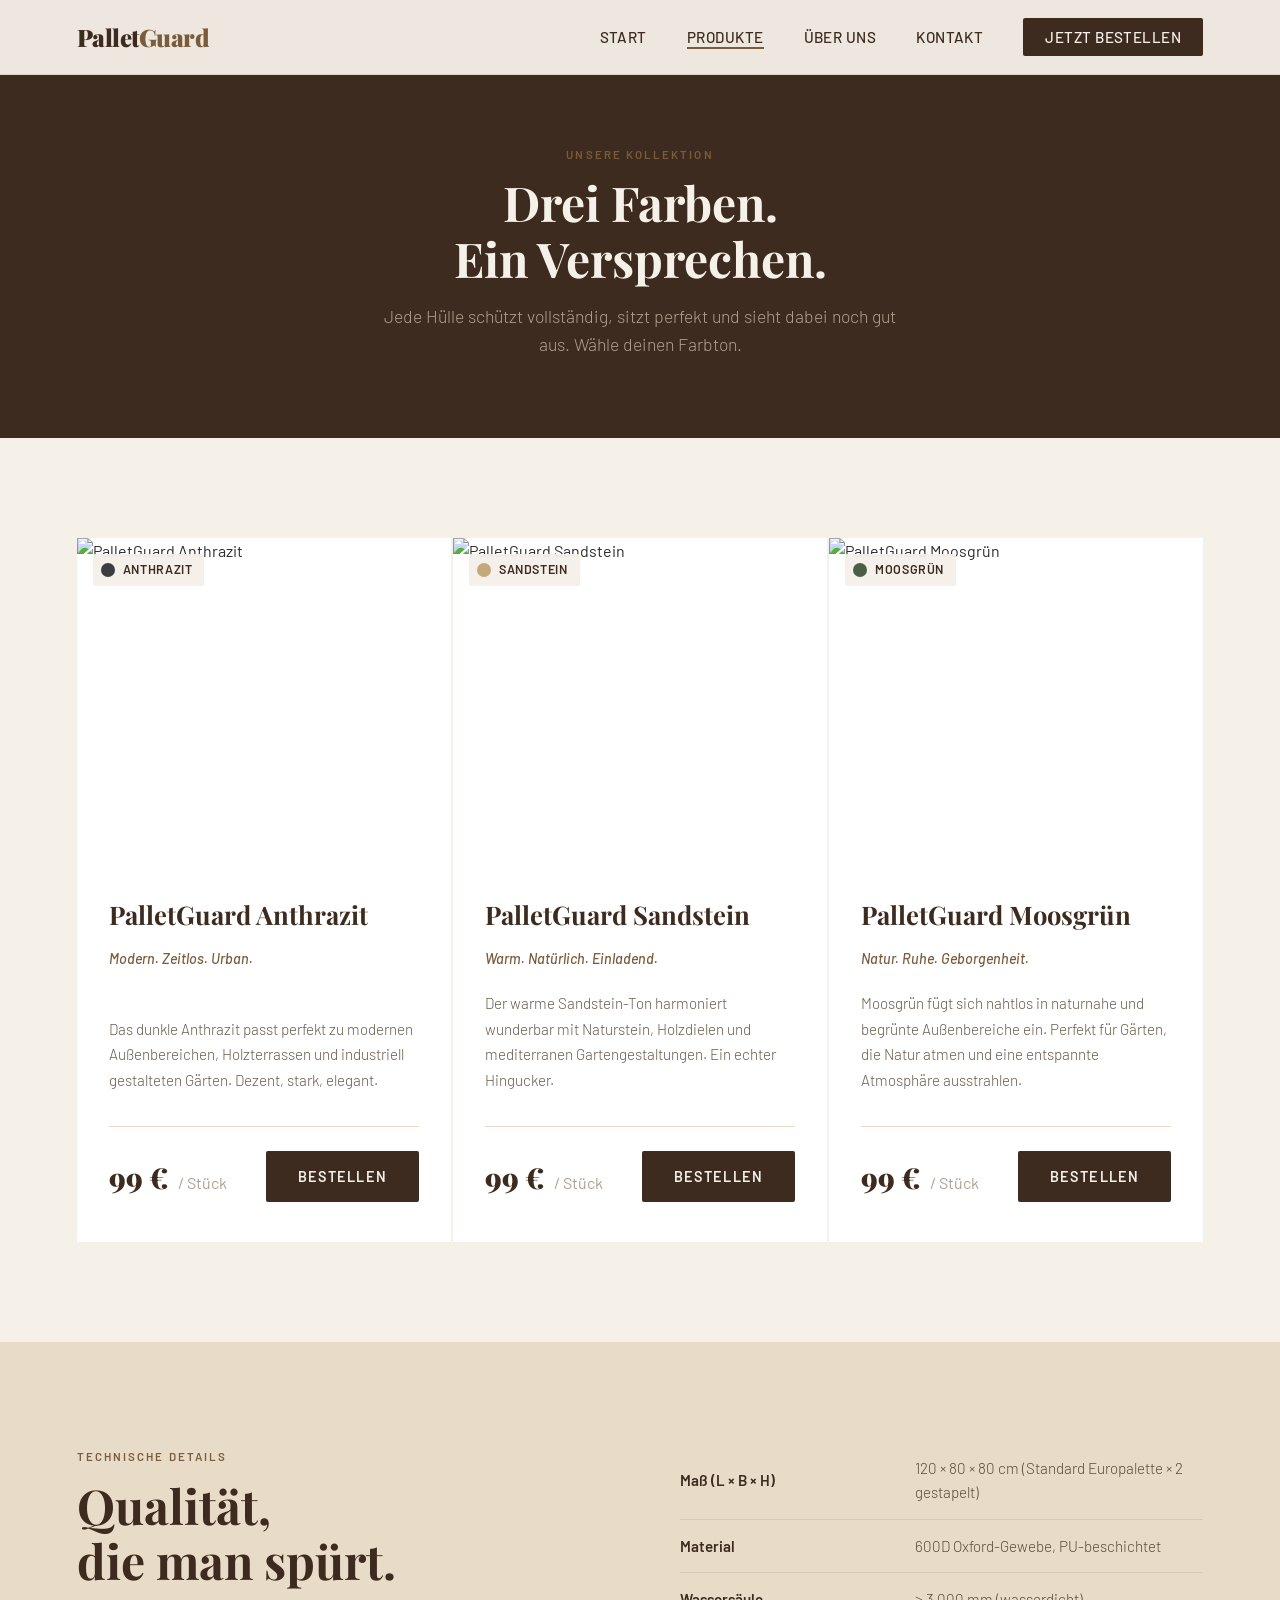
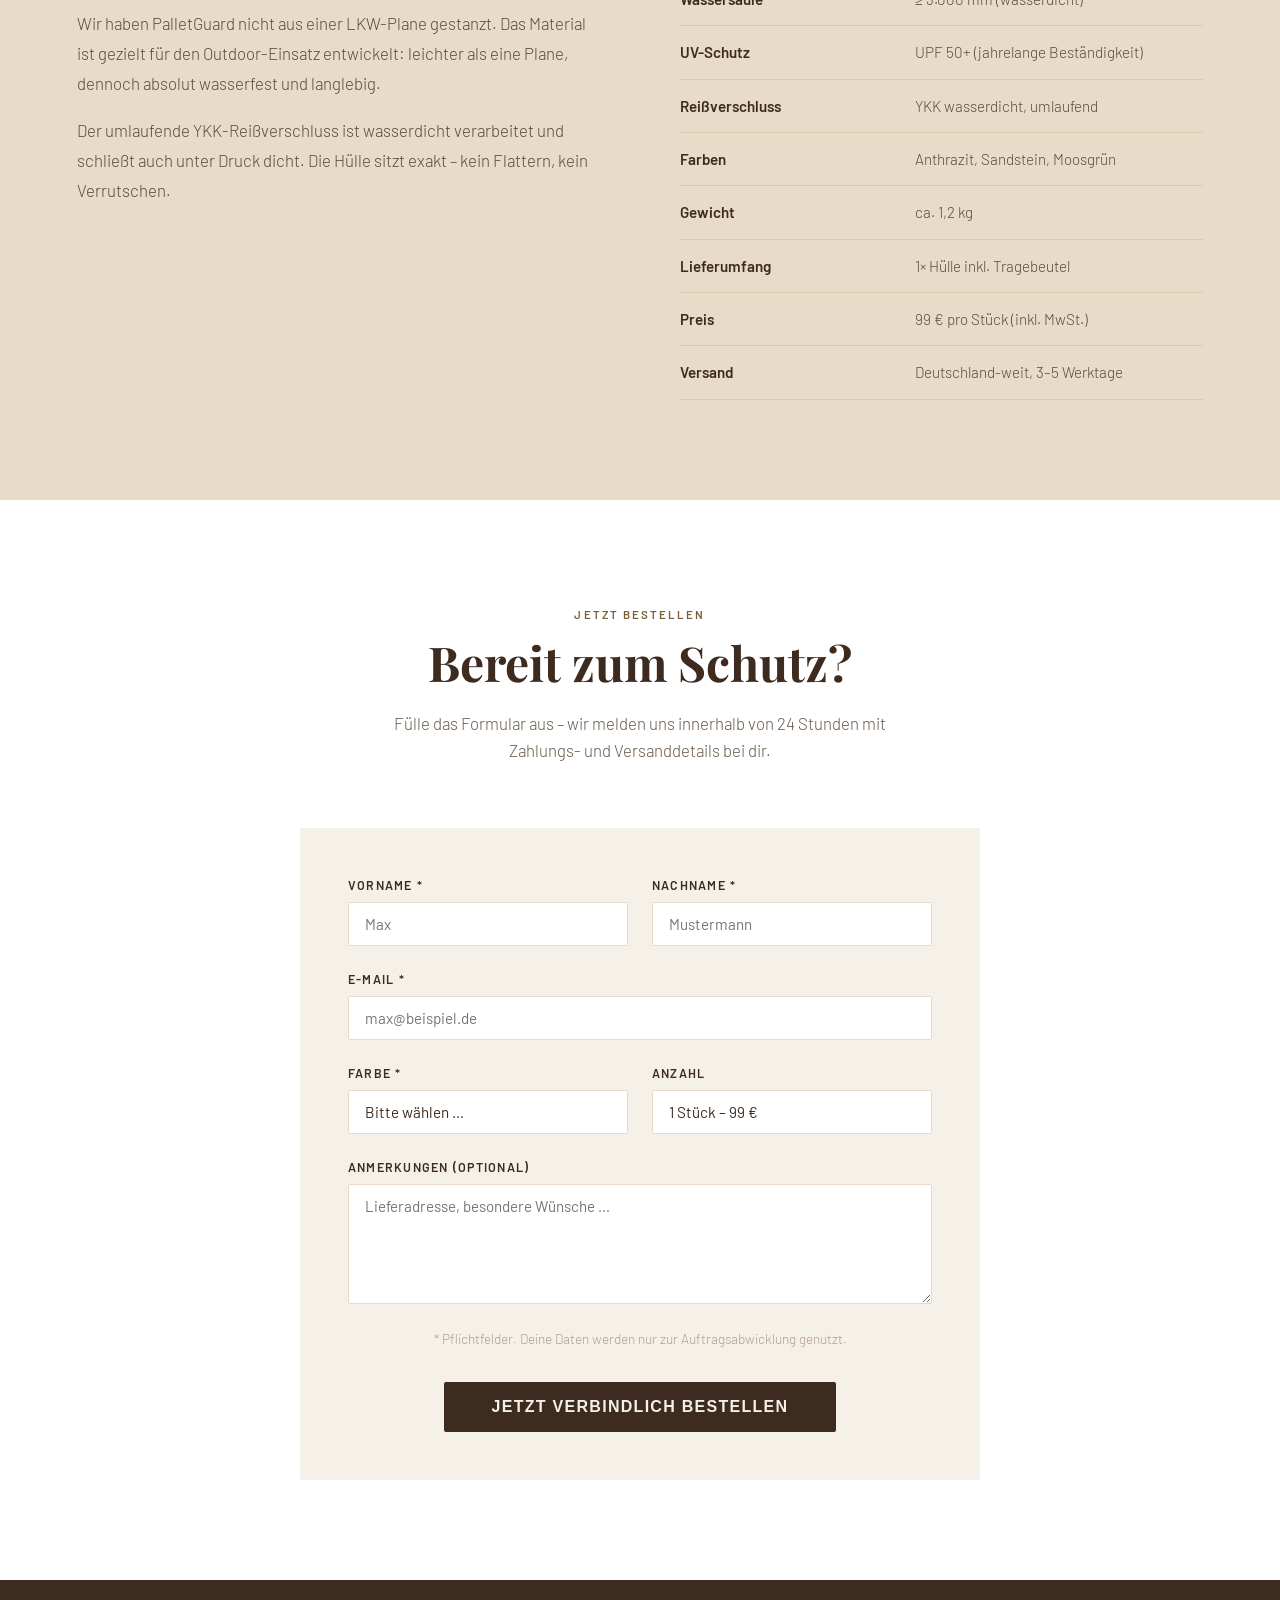
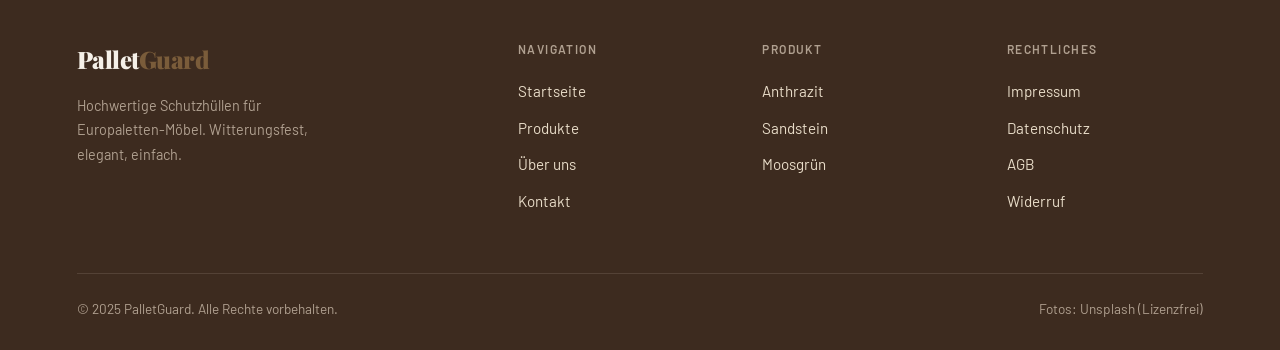
==== produkte.html @ ccbaa6c1 "Add files via upload" ====
<!DOCTYPE html>
<html lang="de">
<head>
  <meta charset="UTF-8" />
  <meta name="viewport" content="width=device-width, initial-scale=1.0" />
  <title>Produkte – PalletGuard Schutzhüllen</title>
  <link rel="stylesheet" href="style.css" />
  <style>
    .page-hero {
      padding: 140px 6vw 80px;
      background: var(--bark);
      text-align: center;
    }

    .page-hero .section-title { color: var(--cream); margin-bottom: 1rem; }
    .page-hero p { color: var(--stone); font-size: 1.1rem; font-weight: 300; max-width: 540px; margin: 0 auto; }

    /* ── PRODUCT CARDS ─────────────────────────────────── */
    .products-section {
      padding: 100px 6vw;
      background: var(--cream);
    }

    .products-grid {
      display: grid;
      grid-template-columns: repeat(3, 1fr);
      gap: 2px;
    }

    .product-card {
      background: white;
      overflow: hidden;
      display: flex;
      flex-direction: column;
      transition: transform 0.3s;
    }

    .product-card:hover { transform: translateY(-6px); box-shadow: 0 20px 60px rgba(61,43,31,0.12); }

    .product-image {
      position: relative;
      height: 320px;
      overflow: hidden;
    }

    .product-image img {
      width: 100%;
      height: 100%;
      object-fit: cover;
      transition: transform 0.5s;
    }

    .product-card:hover .product-image img { transform: scale(1.05); }

    .product-color-badge {
      position: absolute;
      top: 16px;
      left: 16px;
      display: flex;
      align-items: center;
      gap: 8px;
      background: rgba(245,240,232,0.95);
      padding: 6px 12px 6px 8px;
      border-radius: 2px;
      font-size: 0.78rem;
      font-weight: 600;
      letter-spacing: 0.05em;
      text-transform: uppercase;
      color: var(--bark);
    }

    .color-dot {
      width: 14px;
      height: 14px;
      border-radius: 50%;
    }

    .product-body {
      padding: 36px 32px 40px;
      flex: 1;
      display: flex;
      flex-direction: column;
    }

    .product-body h2 {
      font-family: 'Playfair Display', serif;
      font-size: 1.6rem;
      font-weight: 700;
      color: var(--bark);
      margin-bottom: 0.75rem;
    }

    .product-body .tagline {
      font-size: 0.9rem;
      color: var(--earth);
      font-weight: 500;
      font-style: italic;
      margin-bottom: 1.2rem;
    }

    .product-body p {
      color: #6a5a4a;
      font-size: 0.95rem;
      line-height: 1.7;
      font-weight: 300;
      margin-bottom: 2rem;
      flex: 1;
    }

    .product-footer {
      display: flex;
      align-items: center;
      justify-content: space-between;
      border-top: 1px solid var(--sand);
      padding-top: 1.5rem;
    }

    .product-price {
      font-family: 'Playfair Display', serif;
      font-size: 1.8rem;
      font-weight: 900;
      color: var(--bark);
    }

    .product-price span {
      font-size: 1rem;
      font-weight: 400;
      font-family: 'Barlow', sans-serif;
      color: var(--stone);
      margin-left: 4px;
    }

    /* ── DETAILS / SPECS ───────────────────────────────── */
    .specs-section {
      padding: 100px 6vw;
      background: var(--sand);
    }

    .specs-wrapper {
      display: grid;
      grid-template-columns: 1fr 1fr;
      gap: 5rem;
      align-items: start;
    }

    .specs-content p {
      color: #5a4a3a;
      font-size: 1.05rem;
      line-height: 1.8;
      font-weight: 300;
      margin-bottom: 1rem;
    }

    .specs-table {
      width: 100%;
      border-collapse: collapse;
    }

    .specs-table tr {
      border-bottom: 1px solid rgba(122,92,58,0.15);
    }

    .specs-table td {
      padding: 14px 0;
      font-size: 0.95rem;
    }

    .specs-table td:first-child {
      font-weight: 600;
      color: var(--bark);
      width: 45%;
    }

    .specs-table td:last-child {
      color: #5a4a3a;
      font-weight: 300;
    }

    /* ── ORDER FORM ────────────────────────────────────── */
    .order-section {
      padding: 100px 6vw;
      background: white;
    }

    .order-header {
      text-align: center;
      max-width: 540px;
      margin: 0 auto 4rem;
    }

    .order-header p {
      color: #6a5a4a;
      font-size: 1.05rem;
      font-weight: 300;
    }

    .order-form {
      max-width: 680px;
      margin: 0 auto;
      background: var(--cream);
      padding: 48px;
    }

    .form-row {
      display: grid;
      grid-template-columns: 1fr 1fr;
      gap: 1.5rem;
      margin-bottom: 1.5rem;
    }

    .form-group {
      display: flex;
      flex-direction: column;
      gap: 6px;
    }

    .form-group.full { grid-column: 1 / -1; }

    .form-group label {
      font-size: 0.78rem;
      font-weight: 600;
      letter-spacing: 0.1em;
      text-transform: uppercase;
      color: var(--bark);
    }

    .form-group input,
    .form-group select,
    .form-group textarea {
      padding: 12px 16px;
      border: 1px solid var(--sand);
      background: white;
      font-family: 'Barlow', sans-serif;
      font-size: 0.95rem;
      color: var(--bark);
      outline: none;
      transition: border-color 0.2s;
      border-radius: 2px;
      appearance: none;
    }

    .form-group input:focus,
    .form-group select:focus,
    .form-group textarea:focus {
      border-color: var(--earth);
    }

    .form-group textarea { height: 120px; resize: vertical; }

    .form-note {
      font-size: 0.85rem;
      color: var(--stone);
      margin-bottom: 2rem;
      text-align: center;
      font-weight: 300;
    }

    .form-submit {
      text-align: center;
    }

    .success-msg {
      display: none;
      text-align: center;
      padding: 2rem;
      background: #eef5ee;
      border: 1px solid var(--moosgruen);
      color: var(--forest);
      font-weight: 500;
      border-radius: 2px;
      margin-top: 1.5rem;
    }

    @media (max-width: 900px) {
      .products-grid { grid-template-columns: 1fr; }
      .specs-wrapper { grid-template-columns: 1fr; }
      .form-row { grid-template-columns: 1fr; }
      .order-form { padding: 32px 24px; }
    }
  </style>
</head>
<body>

<nav id="navbar">
  <a href="index.html" class="nav-logo">Pallet<span>Guard</span></a>
  <ul class="nav-links">
    <li><a href="index.html">Start</a></li>
    <li><a href="produkte.html" class="active">Produkte</a></li>
    <li><a href="ueber-uns.html">Über uns</a></li>
    <li><a href="kontakt.html">Kontakt</a></li>
    <li><a href="#bestellen" class="nav-cta">Jetzt bestellen</a></li>
  </ul>
  <div class="hamburger" onclick="toggleMenu()">
    <span></span><span></span><span></span>
  </div>
</nav>

<!-- PAGE HERO -->
<section class="page-hero">
  <span class="section-label">Unsere Kollektion</span>
  <h1 class="section-title">Drei Farben.<br>Ein Versprechen.</h1>
  <p>Jede Hülle schützt vollständig, sitzt perfekt und sieht dabei noch gut aus. Wähle deinen Farbton.</p>
</section>

<!-- PRODUCTS -->
<section class="products-section">
  <div class="products-grid">

    <!-- Anthrazit -->
    <div class="product-card">
      <div class="product-image">
        <img src="https://images.unsplash.com/photo-1555041469-a586c61ea9bc?w=700&q=80" alt="PalletGuard Anthrazit" />
        <div class="product-color-badge">
          <div class="color-dot" style="background: var(--anthrazit);"></div>
          Anthrazit
        </div>
      </div>
      <div class="product-body">
        <h2>PalletGuard Anthrazit</h2>
        <p class="tagline">Modern. Zeitlos. Urban.</p>
        <p>Das dunkle Anthrazit passt perfekt zu modernen Außenbereichen, Holzterrassen und industriell gestalteten Gärten. Dezent, stark, elegant.</p>
        <div class="product-footer">
          <div class="product-price">99 € <span>/ Stück</span></div>
          <a href="#bestellen" class="btn-primary" onclick="preselectColor('anthrazit')">Bestellen</a>
        </div>
      </div>
    </div>

    <!-- Sandstein -->
    <div class="product-card">
      <div class="product-image">
        <img src="https://images.unsplash.com/photo-1567016376408-0226e4d0c1ea?w=700&q=80" alt="PalletGuard Sandstein" />
        <div class="product-color-badge">
          <div class="color-dot" style="background: var(--sandstone);"></div>
          Sandstein
        </div>
      </div>
      <div class="product-body">
        <h2>PalletGuard Sandstein</h2>
        <p class="tagline">Warm. Natürlich. Einladend.</p>
        <p>Der warme Sandstein-Ton harmoniert wunderbar mit Naturstein, Holzdielen und mediterranen Gartengestaltungen. Ein echter Hingucker.</p>
        <div class="product-footer">
          <div class="product-price">99 € <span>/ Stück</span></div>
          <a href="#bestellen" class="btn-primary" onclick="preselectColor('sandstein')">Bestellen</a>
        </div>
      </div>
    </div>

    <!-- Moosgrün -->
    <div class="product-card">
      <div class="product-image">
        <img src="https://images.unsplash.com/photo-1416879595882-3373a0480b5b?w=700&q=80" alt="PalletGuard Moosgrün" />
        <div class="product-color-badge">
          <div class="color-dot" style="background: var(--moosgruen);"></div>
          Moosgrün
        </div>
      </div>
      <div class="product-body">
        <h2>PalletGuard Moosgrün</h2>
        <p class="tagline">Natur. Ruhe. Geborgenheit.</p>
        <p>Moosgrün fügt sich nahtlos in naturnahe und begrünte Außenbereiche ein. Perfekt für Gärten, die Natur atmen und eine entspannte Atmosphäre ausstrahlen.</p>
        <div class="product-footer">
          <div class="product-price">99 € <span>/ Stück</span></div>
          <a href="#bestellen" class="btn-primary" onclick="preselectColor('moosgruen')">Bestellen</a>
        </div>
      </div>
    </div>

  </div>
</section>

<!-- SPECS -->
<section class="specs-section">
  <div class="specs-wrapper">
    <div class="specs-content">
      <span class="section-label">Technische Details</span>
      <h2 class="section-title">Qualität,<br>die man spürt.</h2>
      <p>Wir haben PalletGuard nicht aus einer LKW-Plane gestanzt. Das Material ist gezielt für den Outdoor-Einsatz entwickelt: leichter als eine Plane, dennoch absolut wasserfest und langlebig.</p>
      <p>Der umlaufende YKK-Reißverschluss ist wasserdicht verarbeitet und schließt auch unter Druck dicht. Die Hülle sitzt exakt – kein Flattern, kein Verrutschen.</p>
    </div>
    <div>
      <table class="specs-table">
        <tr><td>Maß (L × B × H)</td><td>120 × 80 × 80 cm (Standard Europalette × 2 gestapelt)</td></tr>
        <tr><td>Material</td><td>600D Oxford-Gewebe, PU-beschichtet</td></tr>
        <tr><td>Wassersäule</td><td>≥ 3.000 mm (wasserdicht)</td></tr>
        <tr><td>UV-Schutz</td><td>UPF 50+ (jahrelange Beständigkeit)</td></tr>
        <tr><td>Reißverschluss</td><td>YKK wasserdicht, umlaufend</td></tr>
        <tr><td>Farben</td><td>Anthrazit, Sandstein, Moosgrün</td></tr>
        <tr><td>Gewicht</td><td>ca. 1,2 kg</td></tr>
        <tr><td>Lieferumfang</td><td>1× Hülle inkl. Tragebeutel</td></tr>
        <tr><td>Preis</td><td>99 € pro Stück (inkl. MwSt.)</td></tr>
        <tr><td>Versand</td><td>Deutschland-weit, 3–5 Werktage</td></tr>
      </table>
    </div>
  </div>
</section>

<!-- ORDER FORM -->
<section class="order-section" id="bestellen">
  <div class="order-header">
    <span class="section-label">Jetzt bestellen</span>
    <h2 class="section-title">Bereit zum Schutz?</h2>
    <p>Fülle das Formular aus – wir melden uns innerhalb von 24 Stunden mit Zahlungs- und Versanddetails bei dir.</p>
  </div>
  <div class="order-form">
    <div class="form-row">
      <div class="form-group">
        <label>Vorname *</label>
        <input type="text" id="vorname" placeholder="Max" />
      </div>
      <div class="form-group">
        <label>Nachname *</label>
        <input type="text" id="nachname" placeholder="Mustermann" />
      </div>
    </div>
    <div class="form-row">
      <div class="form-group full">
        <label>E-Mail *</label>
        <input type="email" id="email" placeholder="max@beispiel.de" />
      </div>
    </div>
    <div class="form-row">
      <div class="form-group">
        <label>Farbe *</label>
        <select id="farbe">
          <option value="">Bitte wählen …</option>
          <option value="anthrazit">Anthrazit</option>
          <option value="sandstein">Sandstein</option>
          <option value="moosgruen">Moosgrün</option>
        </select>
      </div>
      <div class="form-group">
        <label>Anzahl</label>
        <select id="anzahl">
          <option value="1">1 Stück – 99 €</option>
          <option value="2">2 Stück – 198 €</option>
          <option value="3">3 Stück – 297 €</option>
          <option value="4">4+ Stück – Kontakt aufnehmen</option>
        </select>
      </div>
    </div>
    <div class="form-row">
      <div class="form-group full">
        <label>Anmerkungen (optional)</label>
        <textarea id="anmerkungen" placeholder="Lieferadresse, besondere Wünsche …"></textarea>
      </div>
    </div>
    <p class="form-note">* Pflichtfelder. Deine Daten werden nur zur Auftragsabwicklung genutzt.</p>
    <div class="form-submit">
      <button class="btn-primary" onclick="submitOrder()" style="font-size:1rem; padding: 16px 48px;">
        Jetzt verbindlich bestellen
      </button>
    </div>
    <div class="success-msg" id="successMsg">
      🎉 Vielen Dank für deine Bestellung! Wir melden uns innerhalb von 24 Stunden per E-Mail.
    </div>
  </div>
</section>

<!-- FOOTER -->
<footer>
  <div class="footer-grid">
    <div class="footer-brand">
      <a href="index.html" class="nav-logo">Pallet<span style="color:var(--earth)">Guard</span></a>
      <p>Hochwertige Schutzhüllen für Europaletten-Möbel. Witterungsfest, elegant, einfach.</p>
    </div>
    <div>
      <h4>Navigation</h4>
      <ul class="footer-links">
        <li><a href="index.html">Startseite</a></li>
        <li><a href="produkte.html">Produkte</a></li>
        <li><a href="ueber-uns.html">Über uns</a></li>
        <li><a href="kontakt.html">Kontakt</a></li>
      </ul>
    </div>
    <div>
      <h4>Produkt</h4>
      <ul class="footer-links">
        <li><a href="#">Anthrazit</a></li>
        <li><a href="#">Sandstein</a></li>
        <li><a href="#">Moosgrün</a></li>
      </ul>
    </div>
    <div>
      <h4>Rechtliches</h4>
      <ul class="footer-links">
        <li><a href="#">Impressum</a></li>
        <li><a href="#">Datenschutz</a></li>
        <li><a href="#">AGB</a></li>
        <li><a href="#">Widerruf</a></li>
      </ul>
    </div>
  </div>
  <div class="footer-bottom">
    <span>© 2025 PalletGuard. Alle Rechte vorbehalten.</span>
    <span>Fotos: Unsplash (Lizenzfrei)</span>
  </div>
</footer>

<script>
  const nav = document.getElementById('navbar');
  window.addEventListener('scroll', () => {
    nav.classList.toggle('scrolled', window.scrollY > 20);
  });

  function toggleMenu() {
    const links = document.querySelector('.nav-links');
    links.style.display = links.style.display === 'flex' ? 'none' : 'flex';
    links.style.flexDirection = 'column';
    links.style.position = 'absolute';
    links.style.top = '72px'; links.style.left = '0'; links.style.right = '0';
    links.style.background = 'var(--cream)';
    links.style.padding = '1.5rem 6vw';
    links.style.borderBottom = '1px solid var(--sand)';
  }

  function preselectColor(c) {
    document.getElementById('farbe').value = c;
  }

  function submitOrder() {
    const v = document.getElementById('vorname').value.trim();
    const n = document.getElementById('nachname').value.trim();
    const e = document.getElementById('email').value.trim();
    const f = document.getElementById('farbe').value;
    if (!v || !n || !e || !f) {
      alert('Bitte alle Pflichtfelder ausfüllen.');
      return;
    }
    document.getElementById('successMsg').style.display = 'block';
    document.querySelector('.form-submit button').disabled = true;
    document.querySelector('.form-submit button').textContent = 'Bestellung eingegangen ✓';
  }
</script>
</body>
</html>
---- style.css ----
@import url('https://fonts.googleapis.com/css2?family=Playfair+Display:wght@700;900&family=Barlow:wght@300;400;500;600&display=swap');

:root {
  --sand: #e8dcc8;
  --earth: #7a5c3a;
  --bark: #3d2b1f;
  --stone: #b0a090;
  --cream: #f5f0e8;
  --forest: #4a5e45;
  --slate: #2c2c2c;
  --white: #ffffff;

  /* Product Colors */
  --anthrazit: #3a3d42;
  --sandstone: #c4a97d;
  --moosgruen: #4a5e45;
}

* { margin: 0; padding: 0; box-sizing: border-box; }

html { scroll-behavior: smooth; }

body {
  font-family: 'Barlow', sans-serif;
  background: var(--cream);
  color: var(--slate);
  font-weight: 400;
  line-height: 1.6;
}

/* ── NAV ───────────────────────────────────────── */
nav {
  position: fixed;
  top: 0; left: 0; right: 0;
  z-index: 999;
  display: flex;
  align-items: center;
  justify-content: space-between;
  padding: 18px 6vw;
  background: rgba(245,240,232,0.96);
  backdrop-filter: blur(8px);
  border-bottom: 1px solid rgba(122,92,58,0.15);
  transition: box-shadow 0.3s;
}

nav.scrolled { box-shadow: 0 4px 24px rgba(61,43,31,0.10); }

.nav-logo {
  font-family: 'Playfair Display', serif;
  font-size: 1.5rem;
  font-weight: 900;
  color: var(--bark);
  text-decoration: none;
  letter-spacing: -0.5px;
}

.nav-logo span { color: var(--earth); }

.nav-links {
  display: flex;
  gap: 2.5rem;
  list-style: none;
}

.nav-links a {
  text-decoration: none;
  color: var(--bark);
  font-weight: 500;
  font-size: 0.95rem;
  letter-spacing: 0.03em;
  text-transform: uppercase;
  transition: color 0.2s;
  position: relative;
}

.nav-links a::after {
  content: '';
  position: absolute;
  bottom: -3px; left: 0; right: 0;
  height: 2px;
  background: var(--earth);
  transform: scaleX(0);
  transition: transform 0.25s;
}

.nav-links a:hover::after,
.nav-links a.active::after { transform: scaleX(1); }
.nav-links a:hover { color: var(--earth); }

.nav-cta {
  background: var(--bark);
  color: var(--cream) !important;
  padding: 10px 22px;
  border-radius: 2px;
  transition: background 0.2s !important;
}

.nav-cta:hover { background: var(--earth) !important; color: var(--cream) !important; }
.nav-cta::after { display: none !important; }

/* ── HAMBURGER ─────────────────────────────────── */
.hamburger {
  display: none;
  flex-direction: column;
  gap: 5px;
  cursor: pointer;
  padding: 5px;
}

.hamburger span {
  display: block;
  width: 24px;
  height: 2px;
  background: var(--bark);
  transition: all 0.3s;
}

/* ── FOOTER ────────────────────────────────────── */
footer {
  background: var(--bark);
  color: var(--sand);
  padding: 60px 6vw 30px;
}

.footer-grid {
  display: grid;
  grid-template-columns: 2fr 1fr 1fr 1fr;
  gap: 3rem;
  margin-bottom: 3rem;
}

.footer-brand .nav-logo {
  color: var(--cream);
  display: block;
  margin-bottom: 1rem;
}

.footer-brand p {
  font-size: 0.9rem;
  color: var(--stone);
  line-height: 1.7;
  max-width: 260px;
}

footer h4 {
  font-family: 'Barlow', sans-serif;
  font-weight: 600;
  font-size: 0.75rem;
  letter-spacing: 0.12em;
  text-transform: uppercase;
  color: var(--stone);
  margin-bottom: 1.2rem;
}

.footer-links { list-style: none; }

.footer-links li { margin-bottom: 0.7rem; }

.footer-links a {
  text-decoration: none;
  color: var(--sand);
  font-size: 0.95rem;
  transition: color 0.2s;
}

.footer-links a:hover { color: var(--white); }

.footer-bottom {
  border-top: 1px solid rgba(176,160,144,0.2);
  padding-top: 1.5rem;
  display: flex;
  justify-content: space-between;
  align-items: center;
  font-size: 0.85rem;
  color: var(--stone);
}

/* ── BUTTONS ───────────────────────────────────── */
.btn-primary {
  display: inline-block;
  background: var(--bark);
  color: var(--cream);
  padding: 14px 32px;
  text-decoration: none;
  font-weight: 600;
  font-size: 0.9rem;
  letter-spacing: 0.08em;
  text-transform: uppercase;
  border-radius: 2px;
  transition: background 0.2s, transform 0.2s;
  border: none;
  cursor: pointer;
}

.btn-primary:hover { background: var(--earth); transform: translateY(-1px); }

.btn-secondary {
  display: inline-block;
  border: 2px solid var(--bark);
  color: var(--bark);
  padding: 12px 30px;
  text-decoration: none;
  font-weight: 600;
  font-size: 0.9rem;
  letter-spacing: 0.08em;
  text-transform: uppercase;
  border-radius: 2px;
  transition: all 0.2s;
  background: transparent;
  cursor: pointer;
}

.btn-secondary:hover { background: var(--bark); color: var(--cream); }

/* ── SECTION TITLES ────────────────────────────── */
.section-label {
  display: inline-block;
  font-size: 0.72rem;
  font-weight: 600;
  letter-spacing: 0.18em;
  text-transform: uppercase;
  color: var(--earth);
  margin-bottom: 0.75rem;
}

.section-title {
  font-family: 'Playfair Display', serif;
  font-size: clamp(2rem, 4vw, 3rem);
  font-weight: 700;
  color: var(--bark);
  line-height: 1.15;
  margin-bottom: 1.25rem;
}

/* ── RESPONSIVE ────────────────────────────────── */
@media (max-width: 768px) {
  .nav-links { display: none; }
  .hamburger { display: flex; }
  .footer-grid { grid-template-columns: 1fr 1fr; gap: 2rem; }
  .footer-bottom { flex-direction: column; gap: 0.5rem; text-align: center; }
}
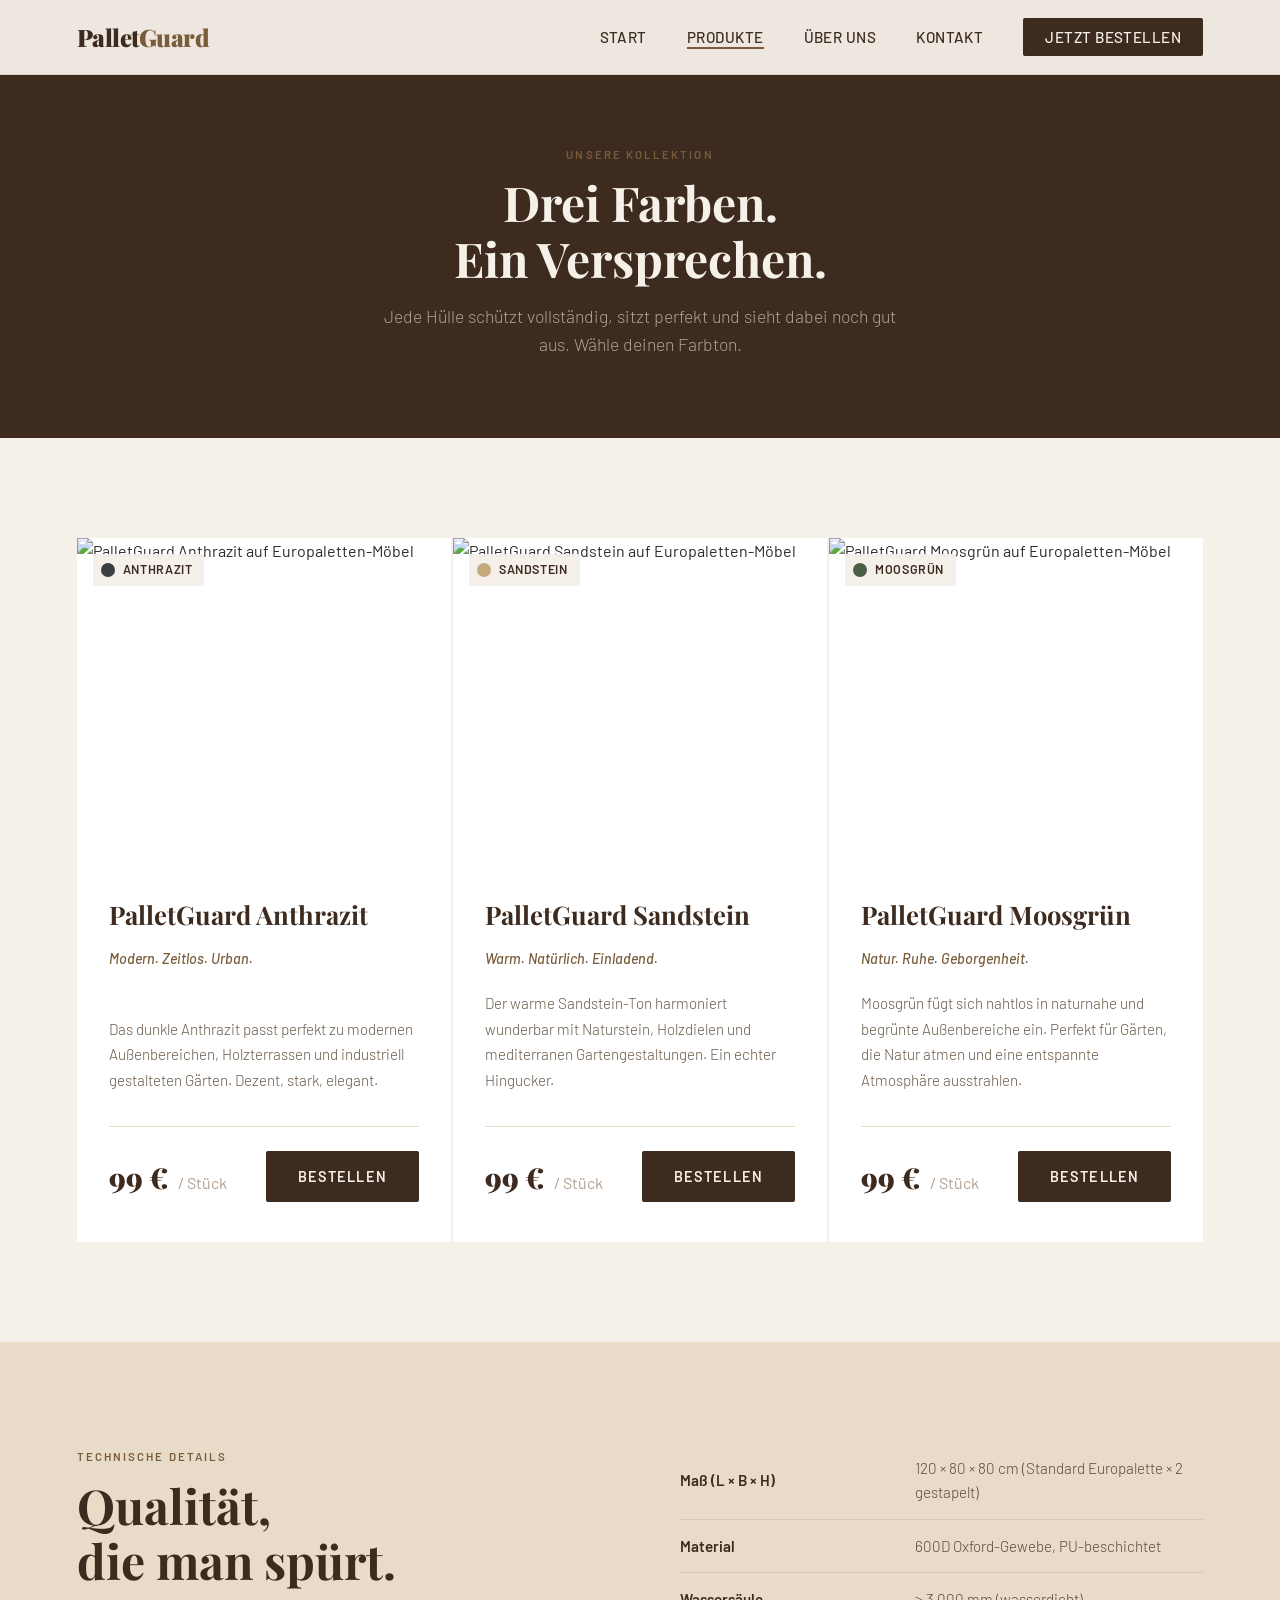
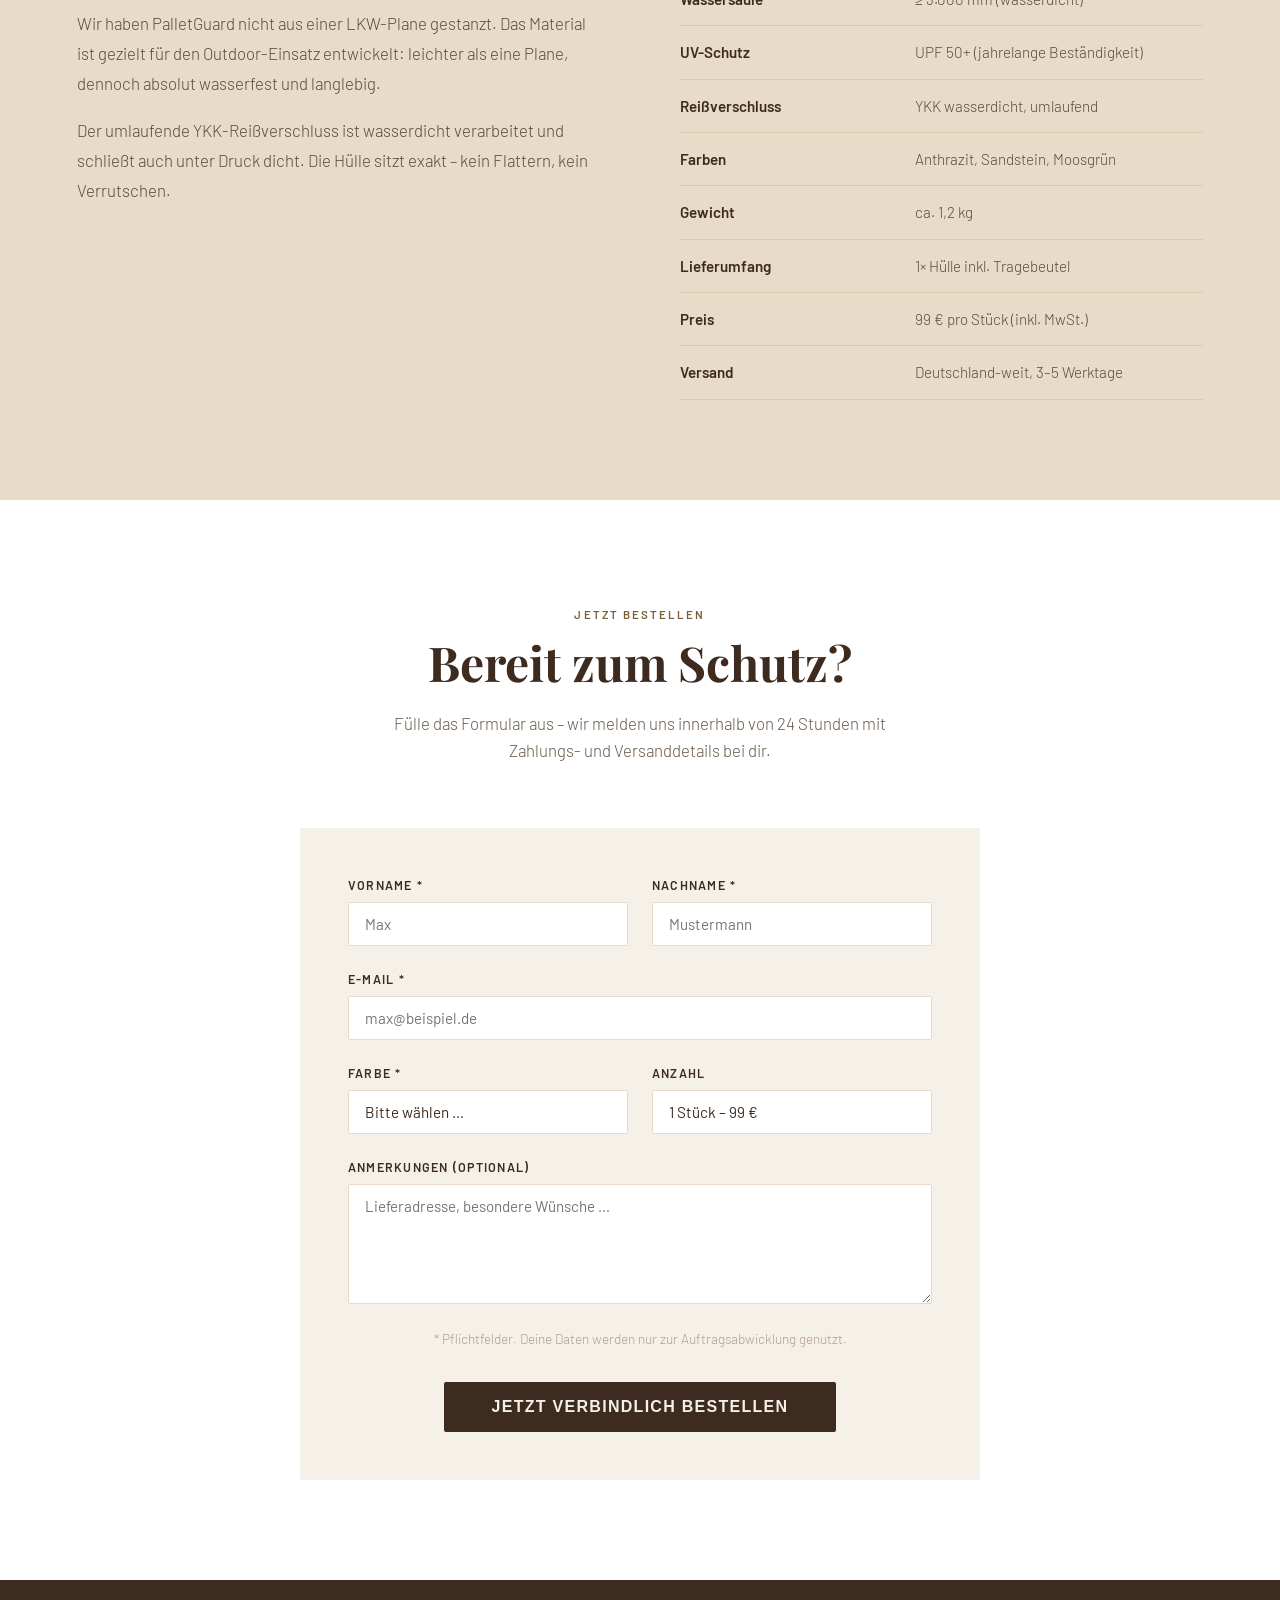
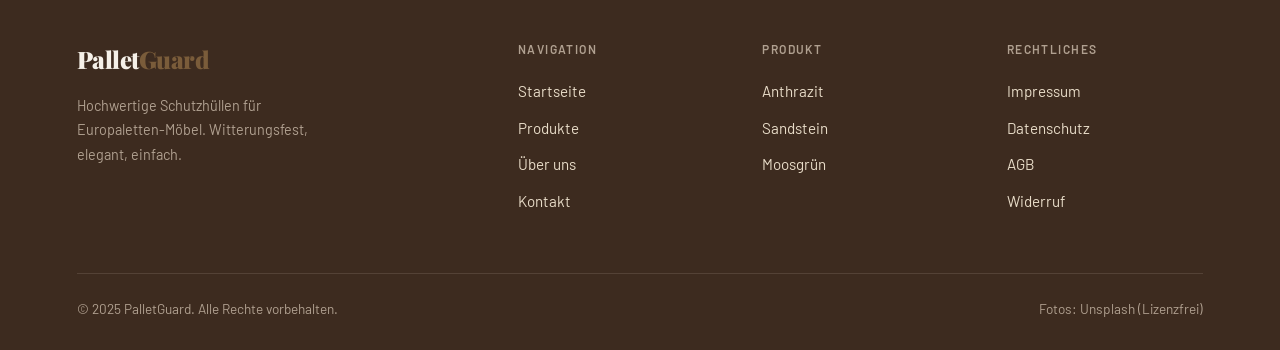
==== commit 39bf7273: "Add files via upload" ====
--- a/produkte.html
+++ b/produkte.html
@@ -309,7 +309,7 @@
     <!-- Anthrazit -->
     <div class="product-card">
       <div class="product-image">
-        <img src="https://images.unsplash.com/photo-1555041469-a586c61ea9bc?w=700&q=80" alt="PalletGuard Anthrazit" />
+        <img src="Gemütliche_Gartenszene_mit_moderner_Lounge.png" alt="PalletGuard Anthrazit auf Europaletten-Möbel" />
         <div class="product-color-badge">
           <div class="color-dot" style="background: var(--anthrazit);"></div>
           Anthrazit
@@ -329,7 +329,7 @@
     <!-- Sandstein -->
     <div class="product-card">
       <div class="product-image">
-        <img src="https://images.unsplash.com/photo-1567016376408-0226e4d0c1ea?w=700&q=80" alt="PalletGuard Sandstein" />
+        <img src="Gemütliche_Terrasse_mit_Pflanzen_und_Licht.png" alt="PalletGuard Sandstein auf Europaletten-Möbel" />
         <div class="product-color-badge">
           <div class="color-dot" style="background: var(--sandstone);"></div>
           Sandstein
@@ -349,7 +349,7 @@
     <!-- Moosgrün -->
     <div class="product-card">
       <div class="product-image">
-        <img src="https://images.unsplash.com/photo-1416879595882-3373a0480b5b?w=700&q=80" alt="PalletGuard Moosgrün" />
+        <img src="Gemütliche_Gartenterrasse_im_Tageslicht.png" alt="PalletGuard Moosgrün auf Europaletten-Möbel" />
         <div class="product-color-badge">
           <div class="color-dot" style="background: var(--moosgruen);"></div>
           Moosgrün
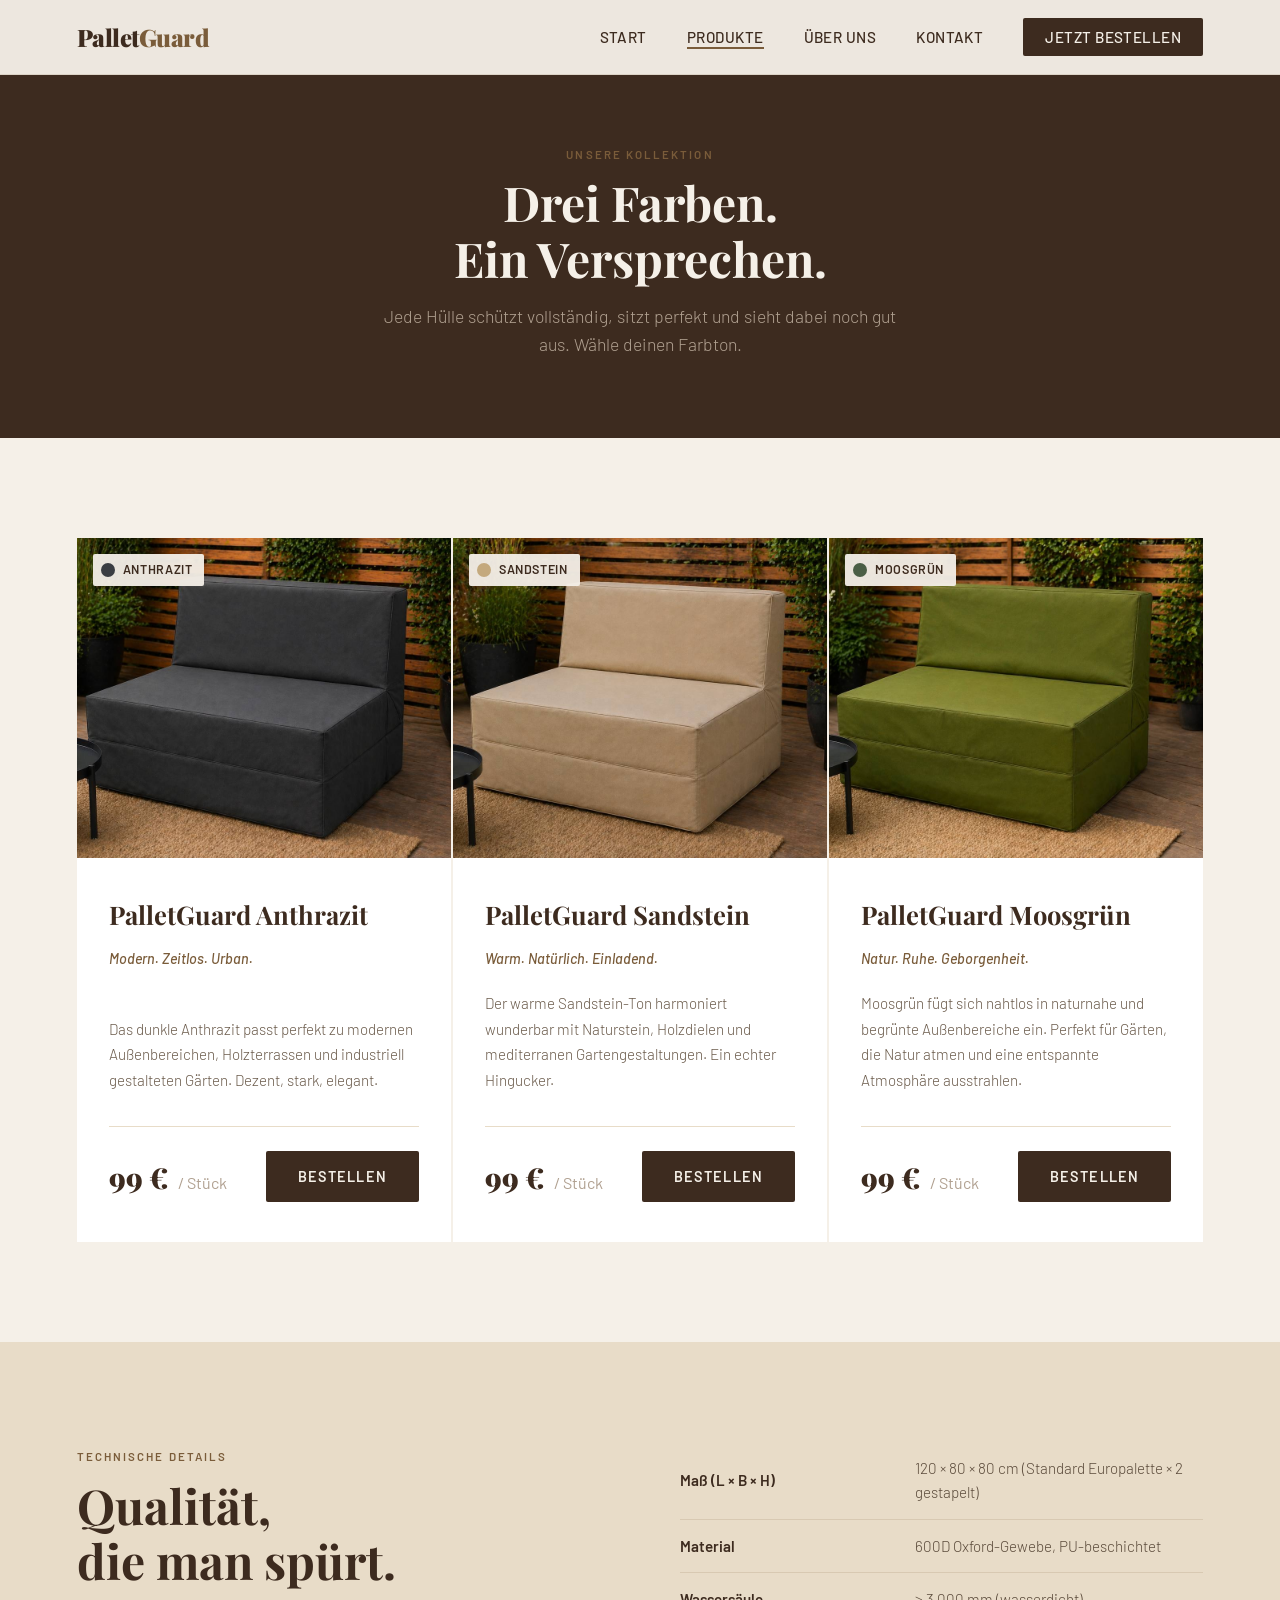
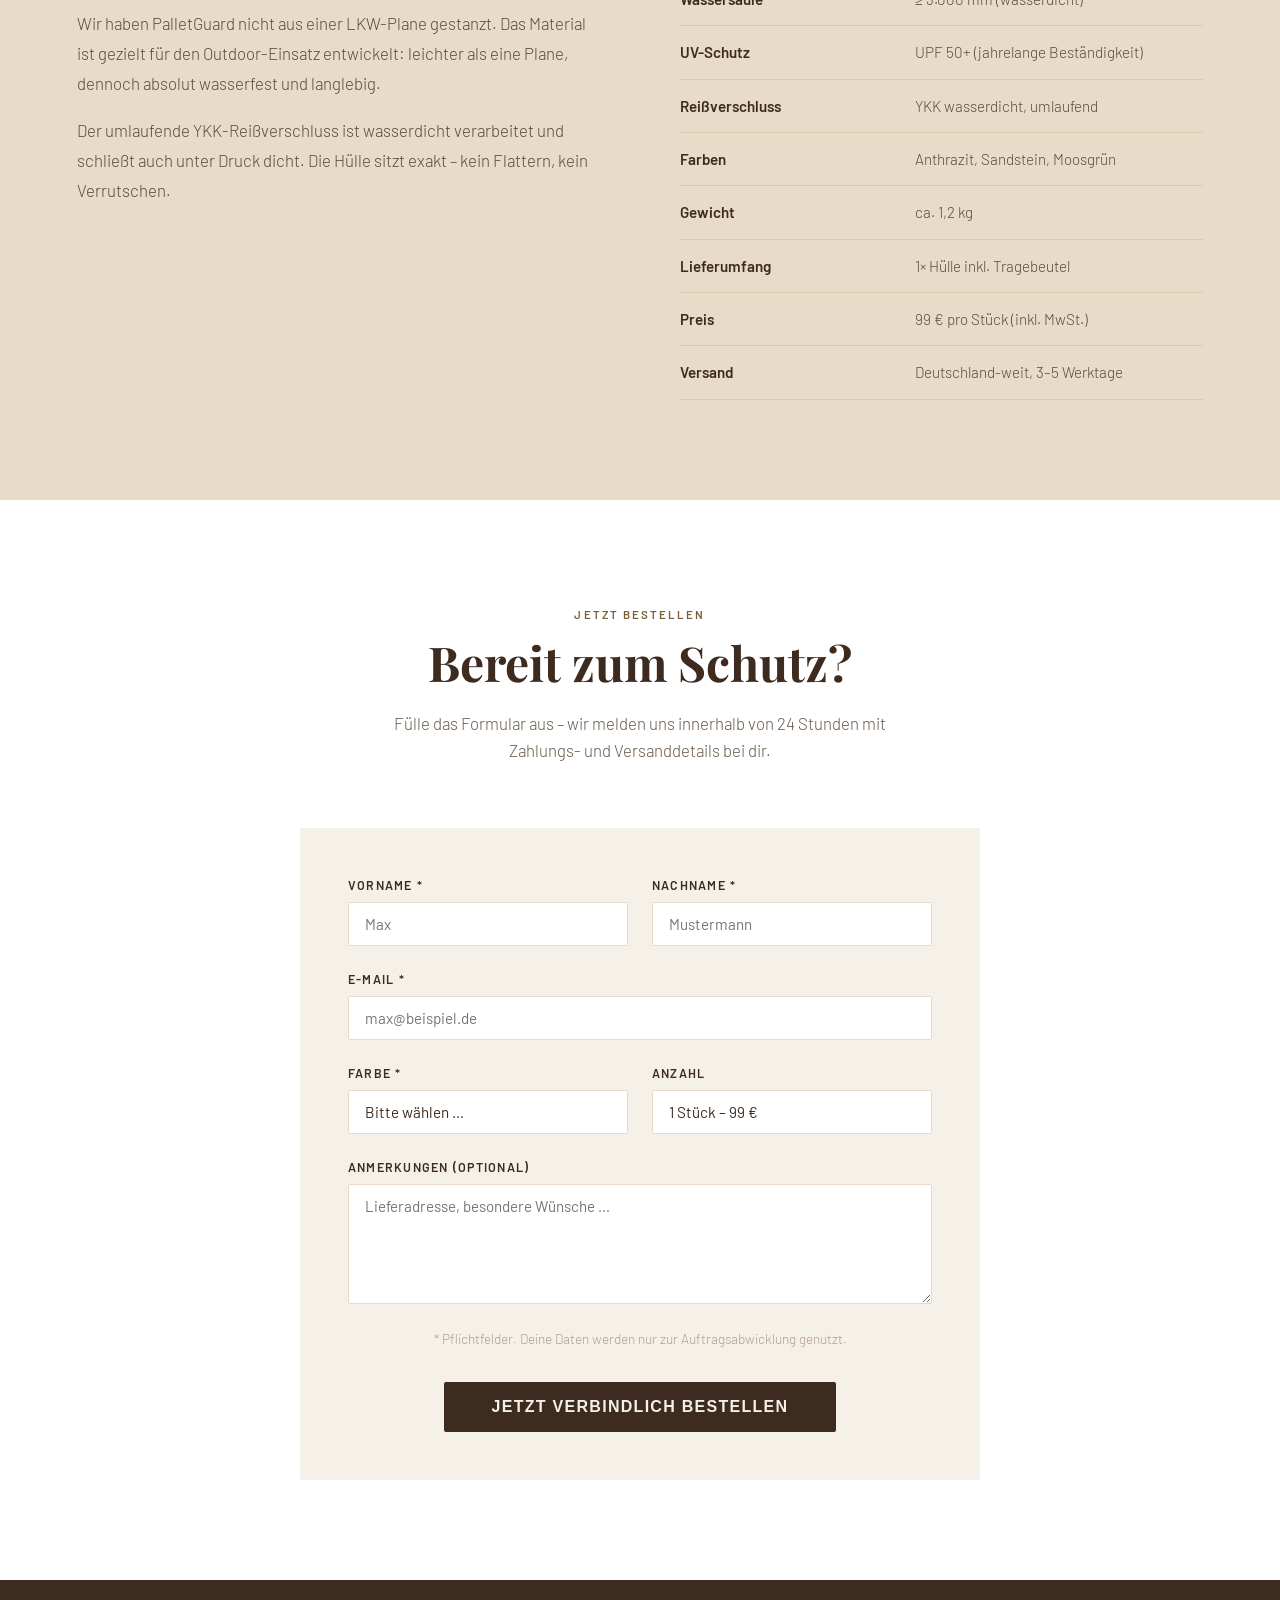
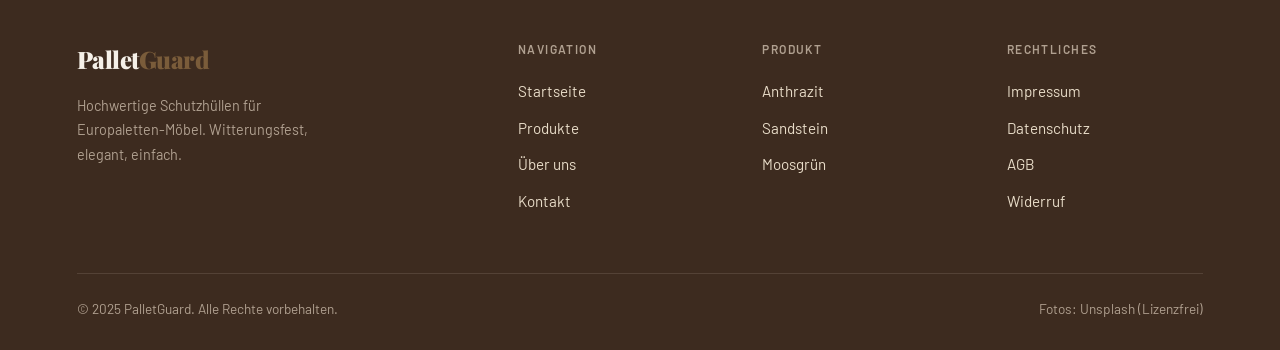
==== commit bef18895: "Add files via upload" ====
--- a/produkte.html
+++ b/produkte.html
@@ -309,7 +309,7 @@
     <!-- Anthrazit -->
     <div class="product-card">
       <div class="product-image">
-        <img src="Gemütliche_Gartenszene_mit_moderner_Lounge.png" alt="PalletGuard Anthrazit auf Europaletten-Möbel" />
+        <img src="[data-uri]" alt="PalletGuard Anthrazit auf Europaletten-Möbel" />
         <div class="product-color-badge">
           <div class="color-dot" style="background: var(--anthrazit);"></div>
           Anthrazit
@@ -329,7 +329,7 @@
     <!-- Sandstein -->
     <div class="product-card">
       <div class="product-image">
-        <img src="Gemütliche_Terrasse_mit_Pflanzen_und_Licht.png" alt="PalletGuard Sandstein auf Europaletten-Möbel" />
+        <img src="[data-uri]